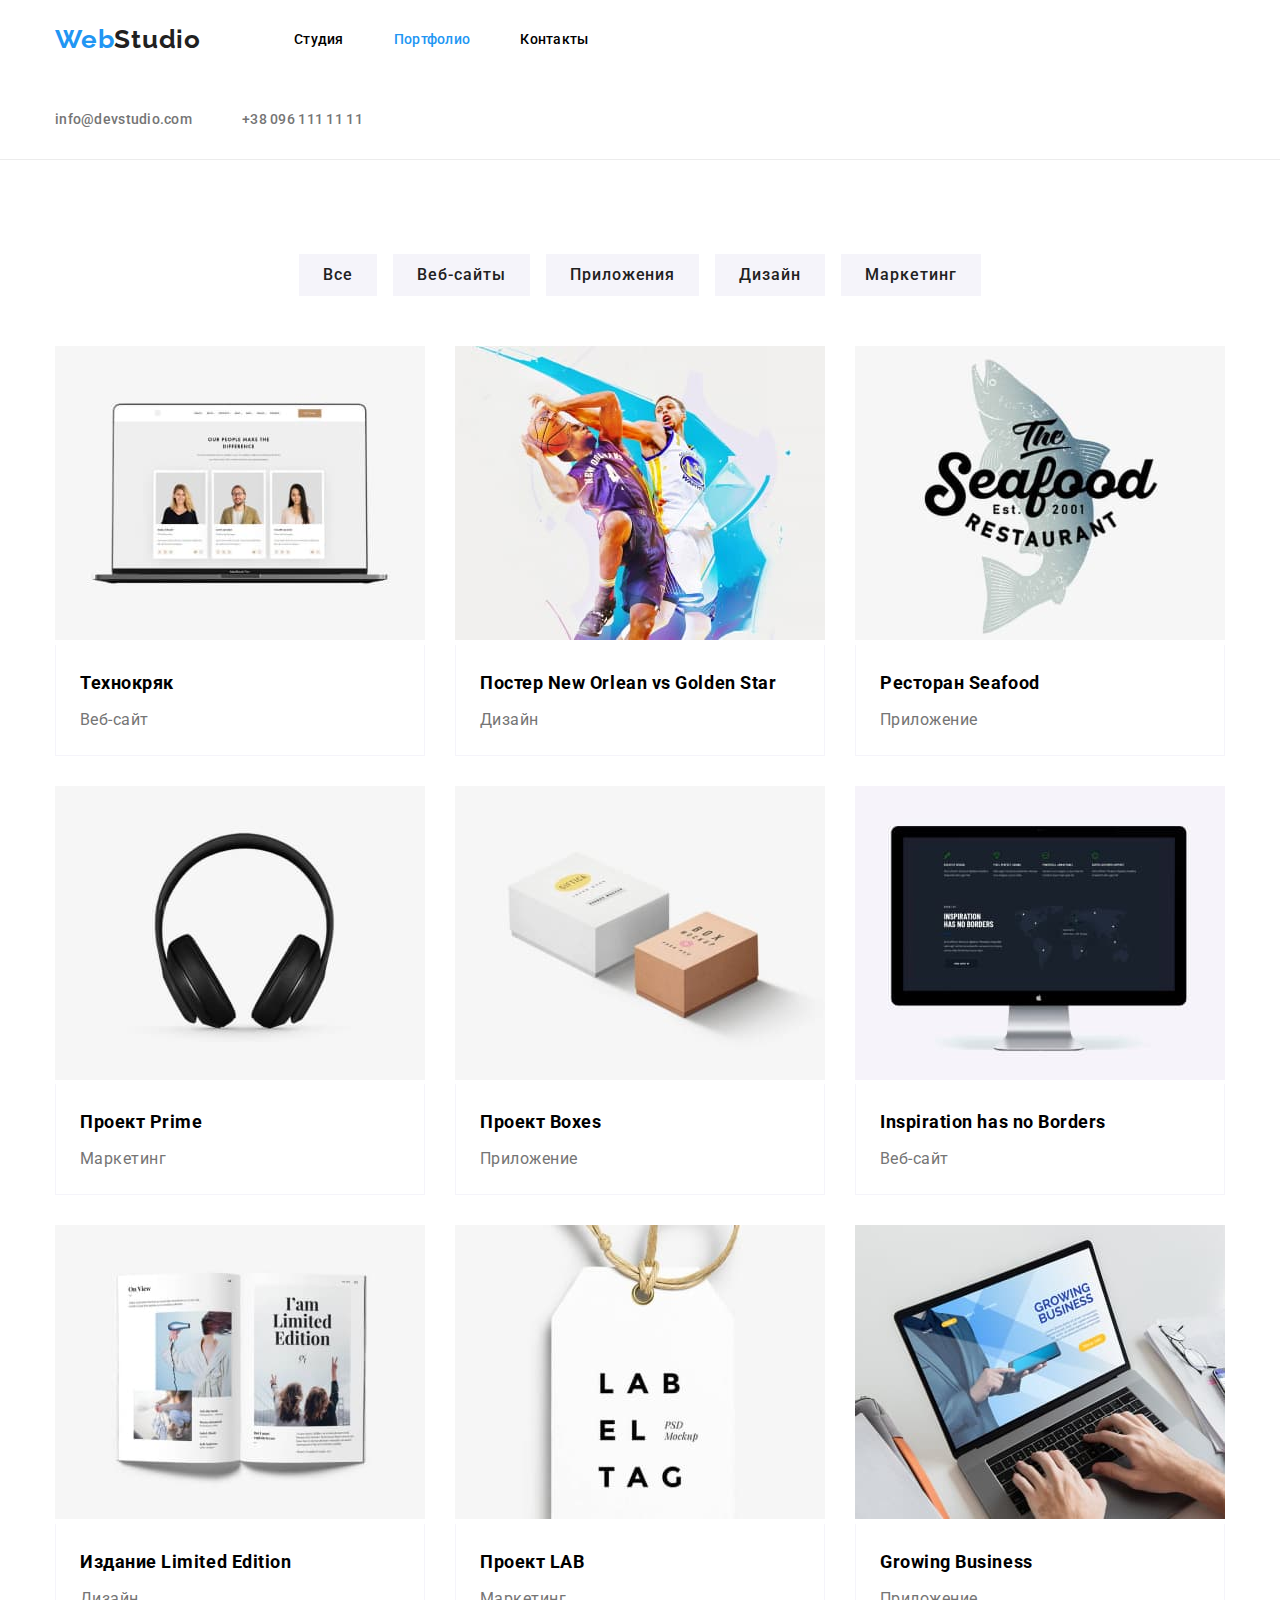
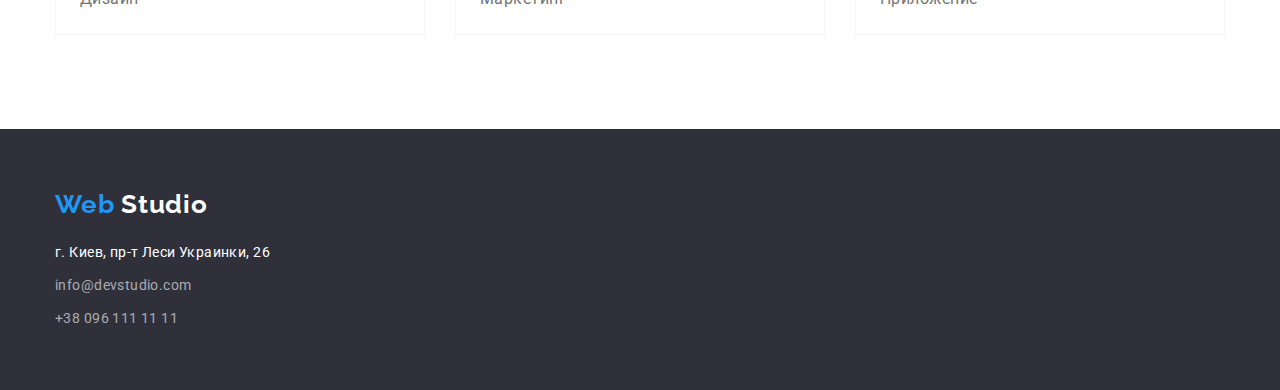
==== portfolio.html @ 3064c538 "0" ====
<!DOCTYPE html>
<html lang="ru">
  <head>
    <meta charset="UTF-8" />
    <meta http-equiv="X-UA-Compatible" content="IE=edge" />
    <meta name="viewport" content="width=device-width, initial-scale=1.0" />
    <title>goit-markup-hw-03</title>
    <!-- Normalize run -->
    <link
      rel="stylesheet"
      href="https://cdn.jsdelivr.net/npm/modern-normalize@1.1.0/modern-normalize.min.css"
    />
    <!-- Normalize end -->
    <link rel="preconnect" href="https://fonts.googleapis.com" />
    <link rel="preconnect" href="https://fonts.gstatic.com" crossorigin />
    <link
      href="https://fonts.googleapis.com/css2?family=Raleway:wght@700&family=Roboto:wght@400;500;700;900&display=swap"
      rel="stylesheet"
    />
    <link rel="stylesheet" href="./css/style.css" />
    <link rel="stylesheet" href="./css/style.css" />
  </head>
  <body>
    <header class="line">
      <div class="container">
        <div class="header-box">
          <div class="header-box-1">
            <nav class="header-logo-header-flx-block-one">
              <p class="header-logo">
                <span class="logo-blue">Web</span
                ><span class="logo-black">Studio</span>
              </p>
              <ul class="header-flx-block-one">
                <li>
                  <a class="header-text-1 uniform-link link" href="index.html"
                    >Студия</a
                  >
                </li>
                <li>
                  <a
                    class="header-text-1 uniform-link link uniform-link-current"
                    href="portfolio.html"
                    >Портфолио</a
                  >
                </li>
                <li>
                  <a class="header-text-1 uniform-link link" href="#"
                    >Контакты</a
                  >
                </li>
              </ul>
            </nav>
          </div>
          <div class="header-box-2">
            <ul class="header-flx-block-two">
              <li>
                <a
                  class="header-text-2 uniform-link link"
                  href="mailto:info@devstudio.com"
                  >info@devstudio.com</a
                >
              </li>
              <li>
                <a
                  class="header-text-2 uniform-link link"
                  href="tel:+380961111111"
                  >+38 096 111 11 11</a
                >
              </li>
            </ul>
          </div>
        </div>
      </div>
    </header>

    <main>
      <section class="portfolio">
        <div class="container">
          <ul class="portfolio-filters">
            <li>
              <button class="btn-flr-1 btn-flr" type="button">Все</button>
            </li>
            <li>
              <button class="btn-flr-2 btn-flr" type="button">Веб-сайты</button>
            </li>
            <li>
              <button class="btn-flr-3 btn-flr" type="button">
                Приложения
              </button>
            </li>
            <li>
              <button class="btn-flr-4 btn-flr" type="button">Дизайн</button>
            </li>
            <li>
              <button class="btn-flr-5 btn-flr" type="button">Маркетинг</button>
            </li>
          </ul>
          
          <ul class="portfolio-projects">
            <li class="portfolio-project-1">
              <a href class="link">
                <img src="./images/img-1.jpg" alt="фото" width="370" />
                <ul class="portfolio-border">
                  <li><h3 class="portfolio-name">Технокряк</h3></li>
                  <li><p class="portfolio-specialty">Веб-сайт</p></li>
                </ul>
              </a>
            </li>
            <li class="portfolio-project-2">
              <a href class="link">
                <img src="./images/img-2.jpg" alt="фото" width="370" />
                <ul class="portfolio-border">
                  <li>
                    <h3 class="portfolio-name">
                      Постер<span lang="en"> New Orlean vs Golden Star</span>
                    </h3>
                  </li>
                  <li><p class="portfolio-specialty">Дизайн</p></li>
                </ul>
              </a>
            </li>
            <li class="portfolio-project-3">
              <a href class="link">
                <img src="./images/img-3.jpg" alt="фото" width="370" />
                <ul class="portfolio-border">
                  <li>
                    <h3 class="portfolio-name">
                      Ресторан<span lang="en"> Seafood</span>
                    </h3>
                  </li>
                  <li><p class="portfolio-specialty">Приложение</p></li>
                </ul>
              </a>
            </li>
            <li class="portfolio-project-4">
              <a href class="link">
                <img src="./images/img-4.jpg" alt="фото" width="370" />
                <ul class="portfolio-border">
                  <li>
                    <h3 class="portfolio-name">
                      Проект<span lang="en"> Prime</span>
                    </h3>
                  </li>
                  <li><p class="portfolio-specialty">Маркетинг</p></li>
                </ul>
              </a>
            </li>
            <li class="portfolio-project-5">
              <a href class="link">
                <img src="./images/img-5.jpg" alt="фото" width="370" />
                <ul class="portfolio-border">
                  <li>
                    <h3 class="portfolio-name">
                      Проект<span lang="en"> Boxes</span>
                    </h3>
                  </li>
                  <li><p class="portfolio-specialty">Приложение</p></li>
                </ul>
              </a>
            </li>
            <li class="portfolio-project-6">
              <a href class="link">
                <img src="./images/img-6.jpg" alt="фото" width="370" />
                <ul class="portfolio-border">
                  <li>
                    <h3 class="portfolio-name">
                      <span lang="en">Inspiration has no Borders</span>
                    </h3>
                  </li>
                  <li><p class="portfolio-specialty">Веб-сайт</p></li>
                </ul>
              </a>
            </li>
            <li class="portfolio-project-7">
              <a href class="link">
                <img src="./images/img-7.jpg" alt="фото" width="370" />
                <ul class="portfolio-border">
                  <li>
                    <h3 class="portfolio-name">
                      Издание<span lang="en"> Limited Edition</span>
                    </h3>
                  </li>
                  <li><p class="portfolio-specialty">Дизайн</p></li>
                </ul>
              </a>
            </li>
            <li class="portfolio-project-8">
              <a href class="link">
                <img src="./images/img-8.jpg" alt="фото" width="370" />
                <ul class="portfolio-border">
                  <li>
                    <h3 class="portfolio-name">
                      Проект<span lang="en"> LAB</span>
                    </h3>
                  </li>
                  <li><p class="portfolio-specialty">Маркетинг</p></li>
                </ul>
              </a>
            </li>
            <li class="portfolio-project-9">
              <a href class="link">
                <img src="./images/img-9.jpg" alt="фото" width="370" />
                <ul class="portfolio-border">
                  <li>
                    <h3 class="portfolio-name">
                      <span lang="en">Growing Business</span>
                    </h3>
                  </li>
                  <li><p class="portfolio-specialty">Приложение</p></li>
                </ul>
              </a>
            </li>
          </ul>
        </div>
      </section>
    </main>

    <footer class="footer">
      <div class="container">
        <p class="footer-logo">
          <span class="logo-blue"> Web</span>
          <span class="logo-white">Studio</span>
        </p>
        <div class="address">
          <address>
            <p class="footer-text-one">г. Киев, пр-т Леси Украинки, 26</p>
            <ul>
              <li class="footer-text-two">
                <a class="uniform-link link" href="mailto:info@devstudio.com"
                  >info@devstudio.com</a
                >
              </li>
              <li class="footer-text-two">
                <a class="uniform-link link" href="tel:+380961111111"
                  >+38 096 111 11 11</a
                >
              </li>
            </ul>
          </address>
        </div>
      </div>
    </footer>
  </body>
</html>
---- css/style.css ----
:root {
  /* fonts types*/

--font-main: 'Roboto', sans-serif;
--font-second: 'Raleway', sans-serif;

/* text colors */

--txt-main-cl: color: #212121;

/* background colors*/

--bg-color-dark: #2f303a;
--bg-color-light: #f5f4fa;
}

.link {
  text-decoration: none;
  color: currentColor;
  padding: 0;
  margin: 0; 
}

/* ----------RESET STYLES RUN---------- */

ul {
  list-style: none;
}
a {
  text-decoration: none;
  color: currentColor;
}
h1,
h2,
h3,
h4,
h5,
h6,
p {
  margin: 0;
}
ul,
ol {
  list-style: none;
  padding: 0;
  margin: 0;
}

/* ----------RESET STYLES END---------- */

/* base styles */

.container {
  width: 1200px;
  margin-left: auto;
  margin-right: auto;
  padding-left: 15px;
  padding-right: 15px;

  /* outline: 2px solid red;
  outline-offset: -2px; */
}

/* ----------BODY---------- */

body {
  font-family: var(--font-main);
  color: var(--font-main);
}

/* ----------HEADER---------- */


.header-box {
  display: flex;
  flex-wrap: wrap;
  align-content: center;
}
.header-box-1 {  
  margin-right: 331px;
}
.header-logo-header-flx-block-one {
  display: flex;
  flex-wrap: wrap;
  align-items: center;
}
.header-logo {
  font-family: var(--font-second);
  font-style: normal;
  font-weight: 700;
  font-size: 26px;
  line-height: calc(31 /26);
  letter-spacing: 0.03em;
  margin-top: 24px;
  margin-bottom: 24px;
  margin-right: 93px;
}
.logo-black {
  color: #212121;
}
.logo-blue {
  color: #2196f3;
}
.header-flx-block-one {
  display: flex;
  flex-direction: row;
  gap: 50px;
  padding: 0;
}
.header-text-1 {
  font-weight: 500;
  font-size: 14px;
  line-height: calc(16 / 14);
  letter-spacing: 0.02em; 
}
.header-box-2 {
  margin-right: 0;
}     
.header-flx-block-two {
  margin-top: 31px;
  margin-bottom: 31px;
  display: flex;
  flex-direction: row;
  align-items: center;
  gap: 50px;
}
.header-text-2 {
  font-weight: 500;
  font-size: 14px;
  line-height: calc(16 / 14);
  letter-spacing: 0.02em;
  color: #757575;
}
.uniform-link:hover,
.uniform-link:focus,
.uniform-link-current {
  color: #2196f3;
}
.header-text-1,
.header-text-2 {
  padding-top: 31px;
  padding-bottom: 31px;
}

/* ----------MAIN---------- */

.hero {
  background-color: var(--bg-color-dark);
  padding: 200px 0 200px 0;
  margin: 0;
}
.hero-text {
  width: 696px;
  font-weight: 900;
  font-size: 44px;
  line-height: calc(60 / 44);
  text-align: center;
  letter-spacing: 0.06em;
  text-transform: uppercase;
  color: #FFFFFF;
  margin: 0 auto 30px;
}
.btn {
  font: var(--font-main);
  width: 200px;
  height: 50px;
  font-weight: 700;
  font-size: 16px;
  line-height: calc(30 / 16);
  letter-spacing: 0.06em;
  cursor: pointer;
  color: #FFFFFF;
  background-color: #2196f3;
  margin-left: auto;
  margin-right: auto;
  display: block;
}
.hero-btn:hover,
.hero-btn:focus {
  background-color:  #188ce8;
}
.unnamed {
  padding: 94px 0 94px 0;
}
.unnamed-flx-block {
  padding: 0;
  margin: 0;
  display: flex;
  align-items: stretch;
  gap: 30px;
}
.unnamed-txt-box-one,
.unnamed-txt-box-two,
.unnamed-txt-box-three,
.unnamed-txt-box-four {
  width: 270px;
}
.unnamed-title {
  margin: 0;
  font-weight: 700;
  font-size: 14px;
  line-height: calc(16 / 14);
  letter-spacing: 0.03em;
}
.unnamed-text {
  margin: 10px 0 0 0;
  font-weight: 400;
  font-size: 14px;
  line-height: calc(24 / 14);
  letter-spacing: 0.03em;
  color: #757575;
}
.what {
  padding-top: 0;
  padding-bottom: 94px;
}
.what-title {
  font-weight: 700;
  font-size: 36px;
  line-height: calc(42 / 36);
  text-align: center;
  margin: 0 auto 50px;
  letter-spacing: 0.03em;
}
.what-pfoto-box {
  display: flex;
  justify-content: space-between;
  margin: 0;
  padding: 0;
}
.our-section {
  margin: 0;
  padding: 94px 0 94px 0;
  background-color: var(--bg-color-light);
}
.our-title {
  font-weight: 700;
  font-size: 36px;
  line-height: calc(42 / 36);
  text-align: center;
  margin: 0 auto 50px;
  padding: 0;
  letter-spacing: 0.03em
}
.our-container {
  margin: 0;
  padding: 0;
}
.our-box-flx {
  margin: 0;
  padding: 0px;
  display: flex;
  align-items: stretch;
  gap: 30px;
}
.our-box-one,
.our-box-two,
.our-box-three,
.our-box-four {
  background-color: #ffffff;
}
.our-text-block {
  padding: 30px 50px;
}
.our-name {
  margin: 0 0 10px 0;
  text-align: center;
  font-weight: 500;
  line-height: calc(19 / 16);
}
.our-specialty {
  margin: 0;
  text-align: center;
  font-weight: 400px;
  line-height: calc(19 / 16);
  letter-spacing: 0.03em;
  color: #757575; 
}

/* ----------FOOTER---------- */

.footer {
  background-color: var(--bg-color-dark);
  padding: 60px 0 60px 0;
} 
.footer-logo {
  font-family: var(--font-second);
  font-style: normal;
  font-weight: 700;
  font-size: 26px;
  line-height: calc(31 /26);
  letter-spacing: 0.03em;
  margin: 0 0 20px 0;
}
.logo-white {
  color: #ffffff;
}
.footer-text-one {
  margin: 0;
  padding: 0;
  font-style: normal;
  font-weight: 400;
  font-size: 14px;
  line-height: calc(24 / 14);
  letter-spacing: 0.03em;
  color: #ffffff;
}
.footer-text-two {
  margin: 9px 0 0 0;
  padding: 0;
  font-style: normal;
  font-weight: 400;
  font-size: 14px;
  line-height: calc(24 / 14);
  letter-spacing: 0.03em;
  color: rgba(255, 255, 255, 0.6);
}

/* --------------------PORTFOLIO-------------------- */
/* --------------------PORTFOLIO-------------------- */
/* --------------------PORTFOLIO-------------------- */

.line {
  border-bottom: 1px solid #ECECEC;
}
.portfolio {
  padding: 94px 0 94px 0;
}
.portfolio-filters{
  margin: 0 auto 50px;
  padding: 0;
  display: flex;
  justify-content: center;  
}
.btn-flr-1,
.btn-flr-2,
.btn-flr-3,
.btn-flr-4,
.btn-flr-5 {
  font: var(--font-main);
  font-weight: 500;
  line-height: calc(26 / 16);
  letter-spacing: 0.06em;
  cursor: pointer;
  margin: 0 8px;
  padding: 6px 22px;
  color: #212121;
  background-color: #F5F4FA;
  border: 2px solid #F5F4FA;;
}
.btn-flr:hover,
.btn-flr:focus {
  color: #FFFFFF;
  background-color: #2196f3;
}

.portfolio-projects {
  display: flex;
  flex-wrap: wrap;
  align-content: flex-start;
  gap: 30px;
  margin: 0;
  padding: 0;
}
.portfolio-project-1,
.portfolio-project-2,
.portfolio-project-3,
.portfolio-project-4,
.portfolio-project-5,
.portfolio-project-6,
.portfolio-project-7,
.portfolio-project-8,
.portfolio-project-9 {
  margin: 0;
  padding: 0;
}
.portfolio-border {
  margin: 0;
  padding: 20px 24px;
  border-left: 1px solid #F5F4FA;
  border-right: 1px solid #F5F4FA;
  border-bottom: 1px solid #F5F4FA;
}
.portfolio-name {
  margin: 0 0 4px 0;
  padding: 0;
  font-weight: 700;
  font-size: 18px;
  line-height: calc(36 / 18);
  letter-spacing: 0.03em;
}
.portfolio-specialty {
  margin: 0;
  padding: 0;
  font-weight: 400;
  line-height: calc(30 / 16);
  letter-spacing: 0.03em;
  color: #757575; 
}
---- css/style.css ----
:root {
  /* fonts types*/

--font-main: 'Roboto', sans-serif;
--font-second: 'Raleway', sans-serif;

/* text colors */

--txt-main-cl: color: #212121;

/* background colors*/

--bg-color-dark: #2f303a;
--bg-color-light: #f5f4fa;
}

.link {
  text-decoration: none;
  color: currentColor;
  padding: 0;
  margin: 0; 
}

/* ----------RESET STYLES RUN---------- */

ul {
  list-style: none;
}
a {
  text-decoration: none;
  color: currentColor;
}
h1,
h2,
h3,
h4,
h5,
h6,
p {
  margin: 0;
}
ul,
ol {
  list-style: none;
  padding: 0;
  margin: 0;
}

/* ----------RESET STYLES END---------- */

/* base styles */

.container {
  width: 1200px;
  margin-left: auto;
  margin-right: auto;
  padding-left: 15px;
  padding-right: 15px;

  /* outline: 2px solid red;
  outline-offset: -2px; */
}

/* ----------BODY---------- */

body {
  font-family: var(--font-main);
  color: var(--font-main);
}

/* ----------HEADER---------- */


.header-box {
  display: flex;
  flex-wrap: wrap;
  align-content: center;
}
.header-box-1 {  
  margin-right: 331px;
}
.header-logo-header-flx-block-one {
  display: flex;
  flex-wrap: wrap;
  align-items: center;
}
.header-logo {
  font-family: var(--font-second);
  font-style: normal;
  font-weight: 700;
  font-size: 26px;
  line-height: calc(31 /26);
  letter-spacing: 0.03em;
  margin-top: 24px;
  margin-bottom: 24px;
  margin-right: 93px;
}
.logo-black {
  color: #212121;
}
.logo-blue {
  color: #2196f3;
}
.header-flx-block-one {
  display: flex;
  flex-direction: row;
  gap: 50px;
  padding: 0;
}
.header-text-1 {
  font-weight: 500;
  font-size: 14px;
  line-height: calc(16 / 14);
  letter-spacing: 0.02em; 
}
.header-box-2 {
  margin-right: 0;
}     
.header-flx-block-two {
  margin-top: 31px;
  margin-bottom: 31px;
  display: flex;
  flex-direction: row;
  align-items: center;
  gap: 50px;
}
.header-text-2 {
  font-weight: 500;
  font-size: 14px;
  line-height: calc(16 / 14);
  letter-spacing: 0.02em;
  color: #757575;
}
.uniform-link:hover,
.uniform-link:focus,
.uniform-link-current {
  color: #2196f3;
}
.header-text-1,
.header-text-2 {
  padding-top: 31px;
  padding-bottom: 31px;
}

/* ----------MAIN---------- */

.hero {
  background-color: var(--bg-color-dark);
  padding: 200px 0 200px 0;
  margin: 0;
}
.hero-text {
  width: 696px;
  font-weight: 900;
  font-size: 44px;
  line-height: calc(60 / 44);
  text-align: center;
  letter-spacing: 0.06em;
  text-transform: uppercase;
  color: #FFFFFF;
  margin: 0 auto 30px;
}
.btn {
  font: var(--font-main);
  width: 200px;
  height: 50px;
  font-weight: 700;
  font-size: 16px;
  line-height: calc(30 / 16);
  letter-spacing: 0.06em;
  cursor: pointer;
  color: #FFFFFF;
  background-color: #2196f3;
  margin-left: auto;
  margin-right: auto;
  display: block;
}
.hero-btn:hover,
.hero-btn:focus {
  background-color:  #188ce8;
}
.unnamed {
  padding: 94px 0 94px 0;
}
.unnamed-flx-block {
  padding: 0;
  margin: 0;
  display: flex;
  align-items: stretch;
  gap: 30px;
}
.unnamed-txt-box-one,
.unnamed-txt-box-two,
.unnamed-txt-box-three,
.unnamed-txt-box-four {
  width: 270px;
}
.unnamed-title {
  margin: 0;
  font-weight: 700;
  font-size: 14px;
  line-height: calc(16 / 14);
  letter-spacing: 0.03em;
}
.unnamed-text {
  margin: 10px 0 0 0;
  font-weight: 400;
  font-size: 14px;
  line-height: calc(24 / 14);
  letter-spacing: 0.03em;
  color: #757575;
}
.what {
  padding-top: 0;
  padding-bottom: 94px;
}
.what-title {
  font-weight: 700;
  font-size: 36px;
  line-height: calc(42 / 36);
  text-align: center;
  margin: 0 auto 50px;
  letter-spacing: 0.03em;
}
.what-pfoto-box {
  display: flex;
  justify-content: space-between;
  margin: 0;
  padding: 0;
}
.our-section {
  margin: 0;
  padding: 94px 0 94px 0;
  background-color: var(--bg-color-light);
}
.our-title {
  font-weight: 700;
  font-size: 36px;
  line-height: calc(42 / 36);
  text-align: center;
  margin: 0 auto 50px;
  padding: 0;
  letter-spacing: 0.03em
}
.our-container {
  margin: 0;
  padding: 0;
}
.our-box-flx {
  margin: 0;
  padding: 0px;
  display: flex;
  align-items: stretch;
  gap: 30px;
}
.our-box-one,
.our-box-two,
.our-box-three,
.our-box-four {
  background-color: #ffffff;
}
.our-text-block {
  padding: 30px 50px;
}
.our-name {
  margin: 0 0 10px 0;
  text-align: center;
  font-weight: 500;
  line-height: calc(19 / 16);
}
.our-specialty {
  margin: 0;
  text-align: center;
  font-weight: 400px;
  line-height: calc(19 / 16);
  letter-spacing: 0.03em;
  color: #757575; 
}

/* ----------FOOTER---------- */

.footer {
  background-color: var(--bg-color-dark);
  padding: 60px 0 60px 0;
} 
.footer-logo {
  font-family: var(--font-second);
  font-style: normal;
  font-weight: 700;
  font-size: 26px;
  line-height: calc(31 /26);
  letter-spacing: 0.03em;
  margin: 0 0 20px 0;
}
.logo-white {
  color: #ffffff;
}
.footer-text-one {
  margin: 0;
  padding: 0;
  font-style: normal;
  font-weight: 400;
  font-size: 14px;
  line-height: calc(24 / 14);
  letter-spacing: 0.03em;
  color: #ffffff;
}
.footer-text-two {
  margin: 9px 0 0 0;
  padding: 0;
  font-style: normal;
  font-weight: 400;
  font-size: 14px;
  line-height: calc(24 / 14);
  letter-spacing: 0.03em;
  color: rgba(255, 255, 255, 0.6);
}

/* --------------------PORTFOLIO-------------------- */
/* --------------------PORTFOLIO-------------------- */
/* --------------------PORTFOLIO-------------------- */

.line {
  border-bottom: 1px solid #ECECEC;
}
.portfolio {
  padding: 94px 0 94px 0;
}
.portfolio-filters{
  margin: 0 auto 50px;
  padding: 0;
  display: flex;
  justify-content: center;  
}
.btn-flr-1,
.btn-flr-2,
.btn-flr-3,
.btn-flr-4,
.btn-flr-5 {
  font: var(--font-main);
  font-weight: 500;
  line-height: calc(26 / 16);
  letter-spacing: 0.06em;
  cursor: pointer;
  margin: 0 8px;
  padding: 6px 22px;
  color: #212121;
  background-color: #F5F4FA;
  border: 2px solid #F5F4FA;;
}
.btn-flr:hover,
.btn-flr:focus {
  color: #FFFFFF;
  background-color: #2196f3;
}

.portfolio-projects {
  display: flex;
  flex-wrap: wrap;
  align-content: flex-start;
  gap: 30px;
  margin: 0;
  padding: 0;
}
.portfolio-project-1,
.portfolio-project-2,
.portfolio-project-3,
.portfolio-project-4,
.portfolio-project-5,
.portfolio-project-6,
.portfolio-project-7,
.portfolio-project-8,
.portfolio-project-9 {
  margin: 0;
  padding: 0;
}
.portfolio-border {
  margin: 0;
  padding: 20px 24px;
  border-left: 1px solid #F5F4FA;
  border-right: 1px solid #F5F4FA;
  border-bottom: 1px solid #F5F4FA;
}
.portfolio-name {
  margin: 0 0 4px 0;
  padding: 0;
  font-weight: 700;
  font-size: 18px;
  line-height: calc(36 / 18);
  letter-spacing: 0.03em;
}
.portfolio-specialty {
  margin: 0;
  padding: 0;
  font-weight: 400;
  line-height: calc(30 / 16);
  letter-spacing: 0.03em;
  color: #757575; 
}
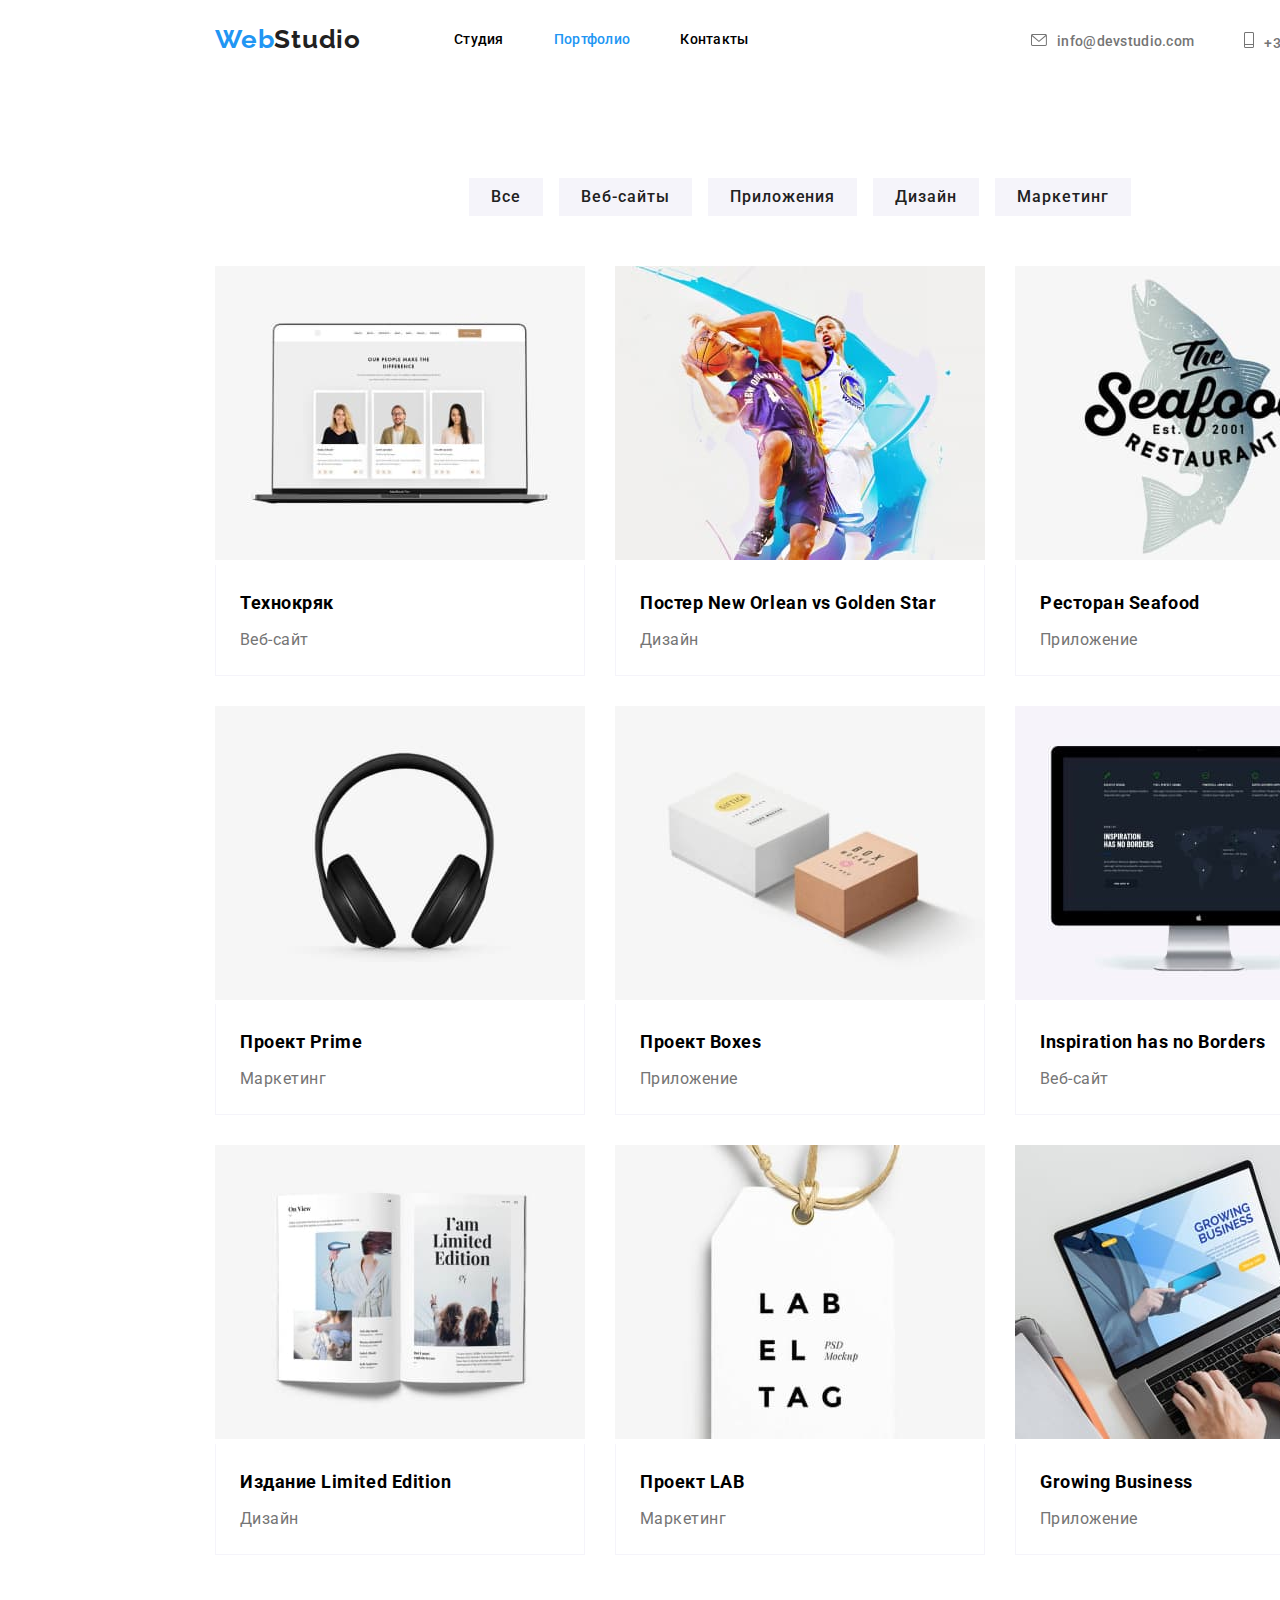
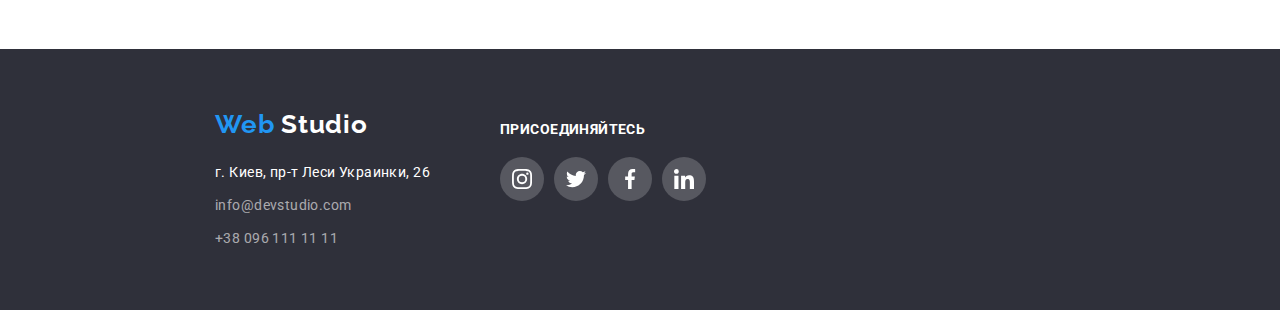
==== commit e2aa00a0: "18.07.2022" ====
--- a/portfolio.html
+++ b/portfolio.html
@@ -21,30 +21,34 @@
     <link rel="stylesheet" href="./css/style.css" />
   </head>
   <body>
-    <header class="line">
+    <!-- ----------------------------------------------- -->
+    <!-- Header -->
+    <header>
       <div class="container">
         <div class="header-box">
           <div class="header-box-1">
-            <nav class="header-logo-header-flx-block-one">
+            <nav class="header-flx-block">
               <p class="header-logo">
                 <span class="logo-blue">Web</span
                 ><span class="logo-black">Studio</span>
               </p>
               <ul class="header-flx-block-one">
                 <li>
-                  <a class="header-text-1 uniform-link link" href="index.html"
+                  <a
+                    class="header-text-1 uniform-link link"
+                    href="index.html"
                     >Студия</a
                   >
                 </li>
                 <li>
                   <a
-                    class="header-text-1 uniform-link link uniform-link-current"
+                    class="header-text-1 uniform-link link  uniform-link-current"
                     href="portfolio.html"
                     >Портфолио</a
                   >
                 </li>
                 <li>
-                  <a class="header-text-1 uniform-link link" href="#"
+                  <a class="header-text-1 uniform-link link" href=""
                     >Контакты</a
                   >
                 </li>
@@ -57,6 +61,8 @@
                 <a
                   class="header-text-2 uniform-link link"
                   href="mailto:info@devstudio.com"
+                  ><svg class="mail-icon icon">
+                    <use href="./images/icons.svg#mail"></use></svg
                   >info@devstudio.com</a
                 >
               </li>
@@ -64,6 +70,8 @@
                 <a
                   class="header-text-2 uniform-link link"
                   href="tel:+380961111111"
+                  ><svg class="tel-icon icon">
+                    <use href="./images/icons.svg#tel"></use></svg
                   >+38 096 111 11 11</a
                 >
               </li>
@@ -95,9 +103,9 @@
               <button class="btn-flr-5 btn-flr" type="button">Маркетинг</button>
             </li>
           </ul>
-          
+
           <ul class="portfolio-projects">
-            <li class="portfolio-project-1">
+            <li class="portfolio-project-box">
               <a href class="link">
                 <img src="./images/img-1.jpg" alt="фото" width="370" />
                 <ul class="portfolio-border">
@@ -106,7 +114,7 @@
                 </ul>
               </a>
             </li>
-            <li class="portfolio-project-2">
+            <li class="portfolio-project-box">
               <a href class="link">
                 <img src="./images/img-2.jpg" alt="фото" width="370" />
                 <ul class="portfolio-border">
@@ -119,7 +127,7 @@
                 </ul>
               </a>
             </li>
-            <li class="portfolio-project-3">
+            <li class="portfolio-project-box">
               <a href class="link">
                 <img src="./images/img-3.jpg" alt="фото" width="370" />
                 <ul class="portfolio-border">
@@ -132,7 +140,7 @@
                 </ul>
               </a>
             </li>
-            <li class="portfolio-project-4">
+            <li class="portfolio-project-box">
               <a href class="link">
                 <img src="./images/img-4.jpg" alt="фото" width="370" />
                 <ul class="portfolio-border">
@@ -145,7 +153,7 @@
                 </ul>
               </a>
             </li>
-            <li class="portfolio-project-5">
+            <li class="portfolio-project-box">
               <a href class="link">
                 <img src="./images/img-5.jpg" alt="фото" width="370" />
                 <ul class="portfolio-border">
@@ -158,7 +166,7 @@
                 </ul>
               </a>
             </li>
-            <li class="portfolio-project-6">
+            <li class="portfolio-project-box">
               <a href class="link">
                 <img src="./images/img-6.jpg" alt="фото" width="370" />
                 <ul class="portfolio-border">
@@ -171,7 +179,7 @@
                 </ul>
               </a>
             </li>
-            <li class="portfolio-project-7">
+            <li class="portfolio-project-box">
               <a href class="link">
                 <img src="./images/img-7.jpg" alt="фото" width="370" />
                 <ul class="portfolio-border">
@@ -184,7 +192,7 @@
                 </ul>
               </a>
             </li>
-            <li class="portfolio-project-8">
+            <li class="portfolio-project-box">
               <a href class="link">
                 <img src="./images/img-8.jpg" alt="фото" width="370" />
                 <ul class="portfolio-border">
@@ -197,7 +205,7 @@
                 </ul>
               </a>
             </li>
-            <li class="portfolio-project-9">
+            <li class="portfolio-project-box">
               <a href class="link">
                 <img src="./images/img-9.jpg" alt="фото" width="370" />
                 <ul class="portfolio-border">
@@ -215,28 +223,69 @@
       </section>
     </main>
 
+    <!-- ----------------------------------------------- -->
+    <!-- Footer -->
     <footer class="footer">
       <div class="container">
-        <p class="footer-logo">
-          <span class="logo-blue"> Web</span>
-          <span class="logo-white">Studio</span>
-        </p>
-        <div class="address">
-          <address>
-            <p class="footer-text-one">г. Киев, пр-т Леси Украинки, 26</p>
-            <ul>
-              <li class="footer-text-two">
-                <a class="uniform-link link" href="mailto:info@devstudio.com"
-                  >info@devstudio.com</a
-                >
-              </li>
-              <li class="footer-text-two">
-                <a class="uniform-link link" href="tel:+380961111111"
-                  >+38 096 111 11 11</a
-                >
+        <div class="footer-flx">
+          <div>
+            <p class="footer-logo">
+              <span class="logo-blue"> Web</span>
+              <span class="logo-white">Studio</span>
+            </p>
+            <div class="address">
+              <address>
+                <p class="footer-text-one">г. Киев, пр-т Леси Украинки, 26</p>
+                <ul>
+                  <li class="footer-text-two">
+                    <a
+                      class="uniform-link link"
+                      href="mailto:info@devstudio.com"
+                      >info@devstudio.com</a
+                    >
+                  </li>
+                  <li class="footer-text-two">
+                    <a class="uniform-link link" href="tel:+380961111111"
+                      >+38 096 111 11 11</a
+                    >
+                  </li>
+                </ul>
+              </address>
+            </div>
+          </div>
+          <div>
+            <p class="footer-text-three">ПРИСОЕДИНЯЙТЕСЬ</p>
+            <ul class="social-flx">
+              <li class="social-item">
+                <a href="" class="social-link-footer">
+                  <svg class="social-icon-footer">
+                    <use href="./images/icons.svg#instagram"></use>
+                  </svg>
+                </a>
+              </li>
+              <li class="social-item">
+                <a href="" class="social-link-footer">
+                  <svg class="social-icon-footer">
+                    <use href="./images/icons.svg#twitter"></use>
+                  </svg>
+                </a>
+              </li>
+              <li class="social-item">
+                <a href="" class="social-link-footer">
+                  <svg class="social-icon-footer">
+                    <use href="./images/icons.svg#facebook"></use>
+                  </svg>
+                </a>
+              </li>
+              <li class="social-item">
+                <a href="" class="social-link-footer">
+                  <svg class="social-icon-footer">
+                    <use href="./images/icons.svg#linkedin"></use>
+                  </svg>
+                </a>
               </li>
             </ul>
-          </address>
+          </div>
         </div>
       </div>
     </footer>
--- a/css/style.css
+++ b/css/style.css
@@ -66,20 +66,19 @@
 body {
   font-family: var(--font-main);
   color: var(--font-main);
+  width: 1600px;
 }
 
 /* ----------HEADER---------- */
 
-
 .header-box {
   display: flex;
-  flex-wrap: wrap;
-  align-content: center;
-}
-.header-box-1 {  
-  margin-right: 331px;
-}
-.header-logo-header-flx-block-one {
+  align-self: center;
+}
+.header-box-1 {
+  flex: content;
+}   
+.header-flx-block {
   display: flex;
   flex-wrap: wrap;
   align-items: center;
@@ -104,6 +103,7 @@
 .header-flx-block-one {
   display: flex;
   flex-direction: row;
+  flex: content;
   gap: 50px;
   padding: 0;
 }
@@ -114,14 +114,13 @@
   letter-spacing: 0.02em; 
 }
 .header-box-2 {
-  margin-right: 0;
+  padding: 32px 0 32px 0;
+  flex: content;
 }     
 .header-flx-block-two {
-  margin-top: 31px;
-  margin-bottom: 31px;
-  display: flex;
-  flex-direction: row;
-  align-items: center;
+  display: flex;
+  justify-content: flex-end;
+  align-self: center;
   gap: 50px;
 }
 .header-text-2 {
@@ -133,21 +132,36 @@
 }
 .uniform-link:hover,
 .uniform-link:focus,
-.uniform-link-current {
+.uniform-link-current,
+.mail-icon:hover,
+.tel-icon:hover {
   color: #2196f3;
 }
-.header-text-1,
-.header-text-2 {
-  padding-top: 31px;
-  padding-bottom: 31px;
+.icon {
+  display: inline-block;
+  content: "";
+  fill: currentColor;
+  align-items: center;
+  margin: 0 10px 0 0;
+}
+.mail-icon {
+  width: 16px;
+  height: 12px;
+}
+.tel-icon {
+  width: 10px;
+  height: 16px;
 }
 
 /* ----------MAIN---------- */
 
-.hero {
-  background-color: var(--bg-color-dark);
+.hero { 
+  background-color: #88898D;
+  /* width: 1600px; */
+  background-image: url(../images/hero.jpg);
+  background-repeat: no-repeat;
+  background-position: center ;
   padding: 200px 0 200px 0;
-  margin: 0;
 }
 .hero-text {
   width: 696px;
@@ -174,6 +188,9 @@
   margin-left: auto;
   margin-right: auto;
   display: block;
+  border-style: none;
+  box-shadow: 0px 4px 4px rgba(0, 0, 0, 0.15);
+  border-radius: 4px;
 }
 .hero-btn:hover,
 .hero-btn:focus {
@@ -189,14 +206,20 @@
   align-items: stretch;
   gap: 30px;
 }
-.unnamed-txt-box-one,
-.unnamed-txt-box-two,
-.unnamed-txt-box-three,
-.unnamed-txt-box-four {
+.unnamed-icons-div {
+  margin: 0;
+  padding: 25px 100px;
   width: 270px;
+  height: 120px;
+  background-color: #F5F4FA;
+  border-radius: 4px;
+}
+.unnamed-icon {
+  background-repeat: no-repeat;
+  background-position: center;
 }
 .unnamed-title {
-  margin: 0;
+  margin: 30px 0 0 0;
   font-weight: 700;
   font-size: 14px;
   line-height: calc(16 / 14);
@@ -253,28 +276,101 @@
   align-items: stretch;
   gap: 30px;
 }
-.our-box-one,
-.our-box-two,
-.our-box-three,
-.our-box-four {
+.our-box {
   background-color: #ffffff;
+  box-shadow: 0px 1px 3px rgba(0, 0, 0, 0.12), 0px 1px 1px rgba(0, 0, 0, 0.14), 0px 2px 1px rgba(0, 0, 0, 0.2);
+  border-radius: 0px 0px 4px 4px;
 }
 .our-text-block {
-  padding: 30px 50px;
+  padding: 30px 32px;
 }
 .our-name {
   margin: 0 0 10px 0;
   text-align: center;
-  font-weight: 500;
   line-height: calc(19 / 16);
 }
 .our-specialty {
-  margin: 0;
+  margin: 0 0 16px 0;
+  bottom: 0;
   text-align: center;
   font-weight: 400px;
   line-height: calc(19 / 16);
   letter-spacing: 0.03em;
   color: #757575; 
+}
+.social-flx {
+  display: flex;
+  align-items: center;
+  gap: 10px;
+}
+.social-link {
+  padding: 12px;
+  display: block;
+  align-items: center;
+  align-content: center;
+  width: 44px;
+  height: 44px;
+  border: none;
+  border-radius: 50%;
+  background-color: #ffffff;
+  transition: .2s;
+} 
+.social-icon {
+  margin: auto;
+  width: 20px;
+  height: 20px;
+  fill: #AFB1B8;
+}
+.social-link:hover,
+.social-link:focus,
+.social-icon:hover,
+.social-icon:focus {
+  background-color: #2196F3;
+  fill: #ffffff; 
+}
+.regular {
+  padding-top: 94px;
+  padding-bottom: 94px;
+}
+.regular-title {
+  font-weight: 700;
+  font-size: 36px;
+  line-height: calc(42 / 36);
+  text-align: center;
+  margin: 0 auto 50px;
+  letter-spacing: 0.03em;
+}
+.regular-flx {
+  display: flex;
+  align-items: stretch;
+  gap: 30px;
+}
+.regular-link {
+  padding: 16px 32px 16px 32px;
+  display: block;
+  align-items: center;
+  align-content: center;
+  width: 170px;
+  height: 92px;
+  border: 1px solid #AFB1B8;
+  border-radius: 4px;
+  background-color: #ffffff;
+  transition: .2s;
+}  
+.regular-icon {
+  margin: auto;
+  width: 106px;
+  height: 60px;
+  fill: #AFB1B8;
+}
+.regular-link:hover,
+.regular-link:focus {
+  border: 1px solid #2196F3;
+  border-radius: 4px;
+}
+.regular-icon:hover,
+.regular-icon:focus {
+  fill: #2196F3;
 }
 
 /* ----------FOOTER---------- */
@@ -283,6 +379,13 @@
   background-color: var(--bg-color-dark);
   padding: 60px 0 60px 0;
 } 
+.footer-flx {
+  margin: 0;
+  bottom: 0;
+  display: flex;
+  align-items: stretch;
+  gap: 70px;
+}
 .footer-logo {
   font-family: var(--font-second);
   font-style: normal;
@@ -315,7 +418,41 @@
   letter-spacing: 0.03em;
   color: rgba(255, 255, 255, 0.6);
 }
-
+.footer-text-three {
+  margin: 12px 0 20px 0;
+  padding: 0;
+  font-style: normal;
+  font-weight: 700;
+  font-size: 14px;
+  line-height: calc(16 / 14);
+  letter-spacing: 0.03em;
+  color: #ffffff;
+}
+.social-link-footer {
+  padding: 12px;
+  display: block;
+  align-items: center;
+  align-content: center;
+  width: 44px;
+  height: 44px;
+  border: none;
+  border-radius: 50%;
+  background-color: #575860;
+  transition: .2s;
+} 
+.social-icon-footer {
+  margin: auto;
+  width: 20px;
+  height: 20px;
+  fill: #ffffff;
+}
+.social-link-footer:hover,
+.social-link-footer:focus,
+.social-icon-footer:hover,
+.social-icon-footer:focus {
+  background-color: #188ce8;
+  fill: #ffffff;
+}
 /* --------------------PORTFOLIO-------------------- */
 /* --------------------PORTFOLIO-------------------- */
 /* --------------------PORTFOLIO-------------------- */
@@ -345,13 +482,16 @@
   margin: 0 8px;
   padding: 6px 22px;
   color: #212121;
+  border-style: none;
   background-color: #F5F4FA;
-  border: 2px solid #F5F4FA;;
+  border: 2px solid inherit;
 }
 .btn-flr:hover,
 .btn-flr:focus {
   color: #FFFFFF;
   background-color: #2196f3;
+  box-shadow: 0px 3px 1px rgba(0, 0, 0, 0.1), 0px 1px 2px rgba(0, 0, 0, 0.08), 0px 2px 2px rgba(0, 0, 0, 0.12);
+  border-radius: 4px;
 }
 
 .portfolio-projects {
@@ -362,17 +502,9 @@
   margin: 0;
   padding: 0;
 }
-.portfolio-project-1,
-.portfolio-project-2,
-.portfolio-project-3,
-.portfolio-project-4,
-.portfolio-project-5,
-.portfolio-project-6,
-.portfolio-project-7,
-.portfolio-project-8,
-.portfolio-project-9 {
-  margin: 0;
-  padding: 0;
+.portfolio-project-box:hover,
+.portfolio-project-box:focus {
+  box-shadow: 0 10px 10px 0 #EEEEEE;
 }
 .portfolio-border {
   margin: 0;
--- a/css/style.css
+++ b/css/style.css
@@ -66,20 +66,19 @@
 body {
   font-family: var(--font-main);
   color: var(--font-main);
+  width: 1600px;
 }
 
 /* ----------HEADER---------- */
 
-
 .header-box {
   display: flex;
-  flex-wrap: wrap;
-  align-content: center;
-}
-.header-box-1 {  
-  margin-right: 331px;
-}
-.header-logo-header-flx-block-one {
+  align-self: center;
+}
+.header-box-1 {
+  flex: content;
+}   
+.header-flx-block {
   display: flex;
   flex-wrap: wrap;
   align-items: center;
@@ -104,6 +103,7 @@
 .header-flx-block-one {
   display: flex;
   flex-direction: row;
+  flex: content;
   gap: 50px;
   padding: 0;
 }
@@ -114,14 +114,13 @@
   letter-spacing: 0.02em; 
 }
 .header-box-2 {
-  margin-right: 0;
+  padding: 32px 0 32px 0;
+  flex: content;
 }     
 .header-flx-block-two {
-  margin-top: 31px;
-  margin-bottom: 31px;
-  display: flex;
-  flex-direction: row;
-  align-items: center;
+  display: flex;
+  justify-content: flex-end;
+  align-self: center;
   gap: 50px;
 }
 .header-text-2 {
@@ -133,21 +132,36 @@
 }
 .uniform-link:hover,
 .uniform-link:focus,
-.uniform-link-current {
+.uniform-link-current,
+.mail-icon:hover,
+.tel-icon:hover {
   color: #2196f3;
 }
-.header-text-1,
-.header-text-2 {
-  padding-top: 31px;
-  padding-bottom: 31px;
+.icon {
+  display: inline-block;
+  content: "";
+  fill: currentColor;
+  align-items: center;
+  margin: 0 10px 0 0;
+}
+.mail-icon {
+  width: 16px;
+  height: 12px;
+}
+.tel-icon {
+  width: 10px;
+  height: 16px;
 }
 
 /* ----------MAIN---------- */
 
-.hero {
-  background-color: var(--bg-color-dark);
+.hero { 
+  background-color: #88898D;
+  /* width: 1600px; */
+  background-image: url(../images/hero.jpg);
+  background-repeat: no-repeat;
+  background-position: center ;
   padding: 200px 0 200px 0;
-  margin: 0;
 }
 .hero-text {
   width: 696px;
@@ -174,6 +188,9 @@
   margin-left: auto;
   margin-right: auto;
   display: block;
+  border-style: none;
+  box-shadow: 0px 4px 4px rgba(0, 0, 0, 0.15);
+  border-radius: 4px;
 }
 .hero-btn:hover,
 .hero-btn:focus {
@@ -189,14 +206,20 @@
   align-items: stretch;
   gap: 30px;
 }
-.unnamed-txt-box-one,
-.unnamed-txt-box-two,
-.unnamed-txt-box-three,
-.unnamed-txt-box-four {
+.unnamed-icons-div {
+  margin: 0;
+  padding: 25px 100px;
   width: 270px;
+  height: 120px;
+  background-color: #F5F4FA;
+  border-radius: 4px;
+}
+.unnamed-icon {
+  background-repeat: no-repeat;
+  background-position: center;
 }
 .unnamed-title {
-  margin: 0;
+  margin: 30px 0 0 0;
   font-weight: 700;
   font-size: 14px;
   line-height: calc(16 / 14);
@@ -253,28 +276,101 @@
   align-items: stretch;
   gap: 30px;
 }
-.our-box-one,
-.our-box-two,
-.our-box-three,
-.our-box-four {
+.our-box {
   background-color: #ffffff;
+  box-shadow: 0px 1px 3px rgba(0, 0, 0, 0.12), 0px 1px 1px rgba(0, 0, 0, 0.14), 0px 2px 1px rgba(0, 0, 0, 0.2);
+  border-radius: 0px 0px 4px 4px;
 }
 .our-text-block {
-  padding: 30px 50px;
+  padding: 30px 32px;
 }
 .our-name {
   margin: 0 0 10px 0;
   text-align: center;
-  font-weight: 500;
   line-height: calc(19 / 16);
 }
 .our-specialty {
-  margin: 0;
+  margin: 0 0 16px 0;
+  bottom: 0;
   text-align: center;
   font-weight: 400px;
   line-height: calc(19 / 16);
   letter-spacing: 0.03em;
   color: #757575; 
+}
+.social-flx {
+  display: flex;
+  align-items: center;
+  gap: 10px;
+}
+.social-link {
+  padding: 12px;
+  display: block;
+  align-items: center;
+  align-content: center;
+  width: 44px;
+  height: 44px;
+  border: none;
+  border-radius: 50%;
+  background-color: #ffffff;
+  transition: .2s;
+} 
+.social-icon {
+  margin: auto;
+  width: 20px;
+  height: 20px;
+  fill: #AFB1B8;
+}
+.social-link:hover,
+.social-link:focus,
+.social-icon:hover,
+.social-icon:focus {
+  background-color: #2196F3;
+  fill: #ffffff; 
+}
+.regular {
+  padding-top: 94px;
+  padding-bottom: 94px;
+}
+.regular-title {
+  font-weight: 700;
+  font-size: 36px;
+  line-height: calc(42 / 36);
+  text-align: center;
+  margin: 0 auto 50px;
+  letter-spacing: 0.03em;
+}
+.regular-flx {
+  display: flex;
+  align-items: stretch;
+  gap: 30px;
+}
+.regular-link {
+  padding: 16px 32px 16px 32px;
+  display: block;
+  align-items: center;
+  align-content: center;
+  width: 170px;
+  height: 92px;
+  border: 1px solid #AFB1B8;
+  border-radius: 4px;
+  background-color: #ffffff;
+  transition: .2s;
+}  
+.regular-icon {
+  margin: auto;
+  width: 106px;
+  height: 60px;
+  fill: #AFB1B8;
+}
+.regular-link:hover,
+.regular-link:focus {
+  border: 1px solid #2196F3;
+  border-radius: 4px;
+}
+.regular-icon:hover,
+.regular-icon:focus {
+  fill: #2196F3;
 }
 
 /* ----------FOOTER---------- */
@@ -283,6 +379,13 @@
   background-color: var(--bg-color-dark);
   padding: 60px 0 60px 0;
 } 
+.footer-flx {
+  margin: 0;
+  bottom: 0;
+  display: flex;
+  align-items: stretch;
+  gap: 70px;
+}
 .footer-logo {
   font-family: var(--font-second);
   font-style: normal;
@@ -315,7 +418,41 @@
   letter-spacing: 0.03em;
   color: rgba(255, 255, 255, 0.6);
 }
-
+.footer-text-three {
+  margin: 12px 0 20px 0;
+  padding: 0;
+  font-style: normal;
+  font-weight: 700;
+  font-size: 14px;
+  line-height: calc(16 / 14);
+  letter-spacing: 0.03em;
+  color: #ffffff;
+}
+.social-link-footer {
+  padding: 12px;
+  display: block;
+  align-items: center;
+  align-content: center;
+  width: 44px;
+  height: 44px;
+  border: none;
+  border-radius: 50%;
+  background-color: #575860;
+  transition: .2s;
+} 
+.social-icon-footer {
+  margin: auto;
+  width: 20px;
+  height: 20px;
+  fill: #ffffff;
+}
+.social-link-footer:hover,
+.social-link-footer:focus,
+.social-icon-footer:hover,
+.social-icon-footer:focus {
+  background-color: #188ce8;
+  fill: #ffffff;
+}
 /* --------------------PORTFOLIO-------------------- */
 /* --------------------PORTFOLIO-------------------- */
 /* --------------------PORTFOLIO-------------------- */
@@ -345,13 +482,16 @@
   margin: 0 8px;
   padding: 6px 22px;
   color: #212121;
+  border-style: none;
   background-color: #F5F4FA;
-  border: 2px solid #F5F4FA;;
+  border: 2px solid inherit;
 }
 .btn-flr:hover,
 .btn-flr:focus {
   color: #FFFFFF;
   background-color: #2196f3;
+  box-shadow: 0px 3px 1px rgba(0, 0, 0, 0.1), 0px 1px 2px rgba(0, 0, 0, 0.08), 0px 2px 2px rgba(0, 0, 0, 0.12);
+  border-radius: 4px;
 }
 
 .portfolio-projects {
@@ -362,17 +502,9 @@
   margin: 0;
   padding: 0;
 }
-.portfolio-project-1,
-.portfolio-project-2,
-.portfolio-project-3,
-.portfolio-project-4,
-.portfolio-project-5,
-.portfolio-project-6,
-.portfolio-project-7,
-.portfolio-project-8,
-.portfolio-project-9 {
-  margin: 0;
-  padding: 0;
+.portfolio-project-box:hover,
+.portfolio-project-box:focus {
+  box-shadow: 0 10px 10px 0 #EEEEEE;
 }
 .portfolio-border {
   margin: 0;
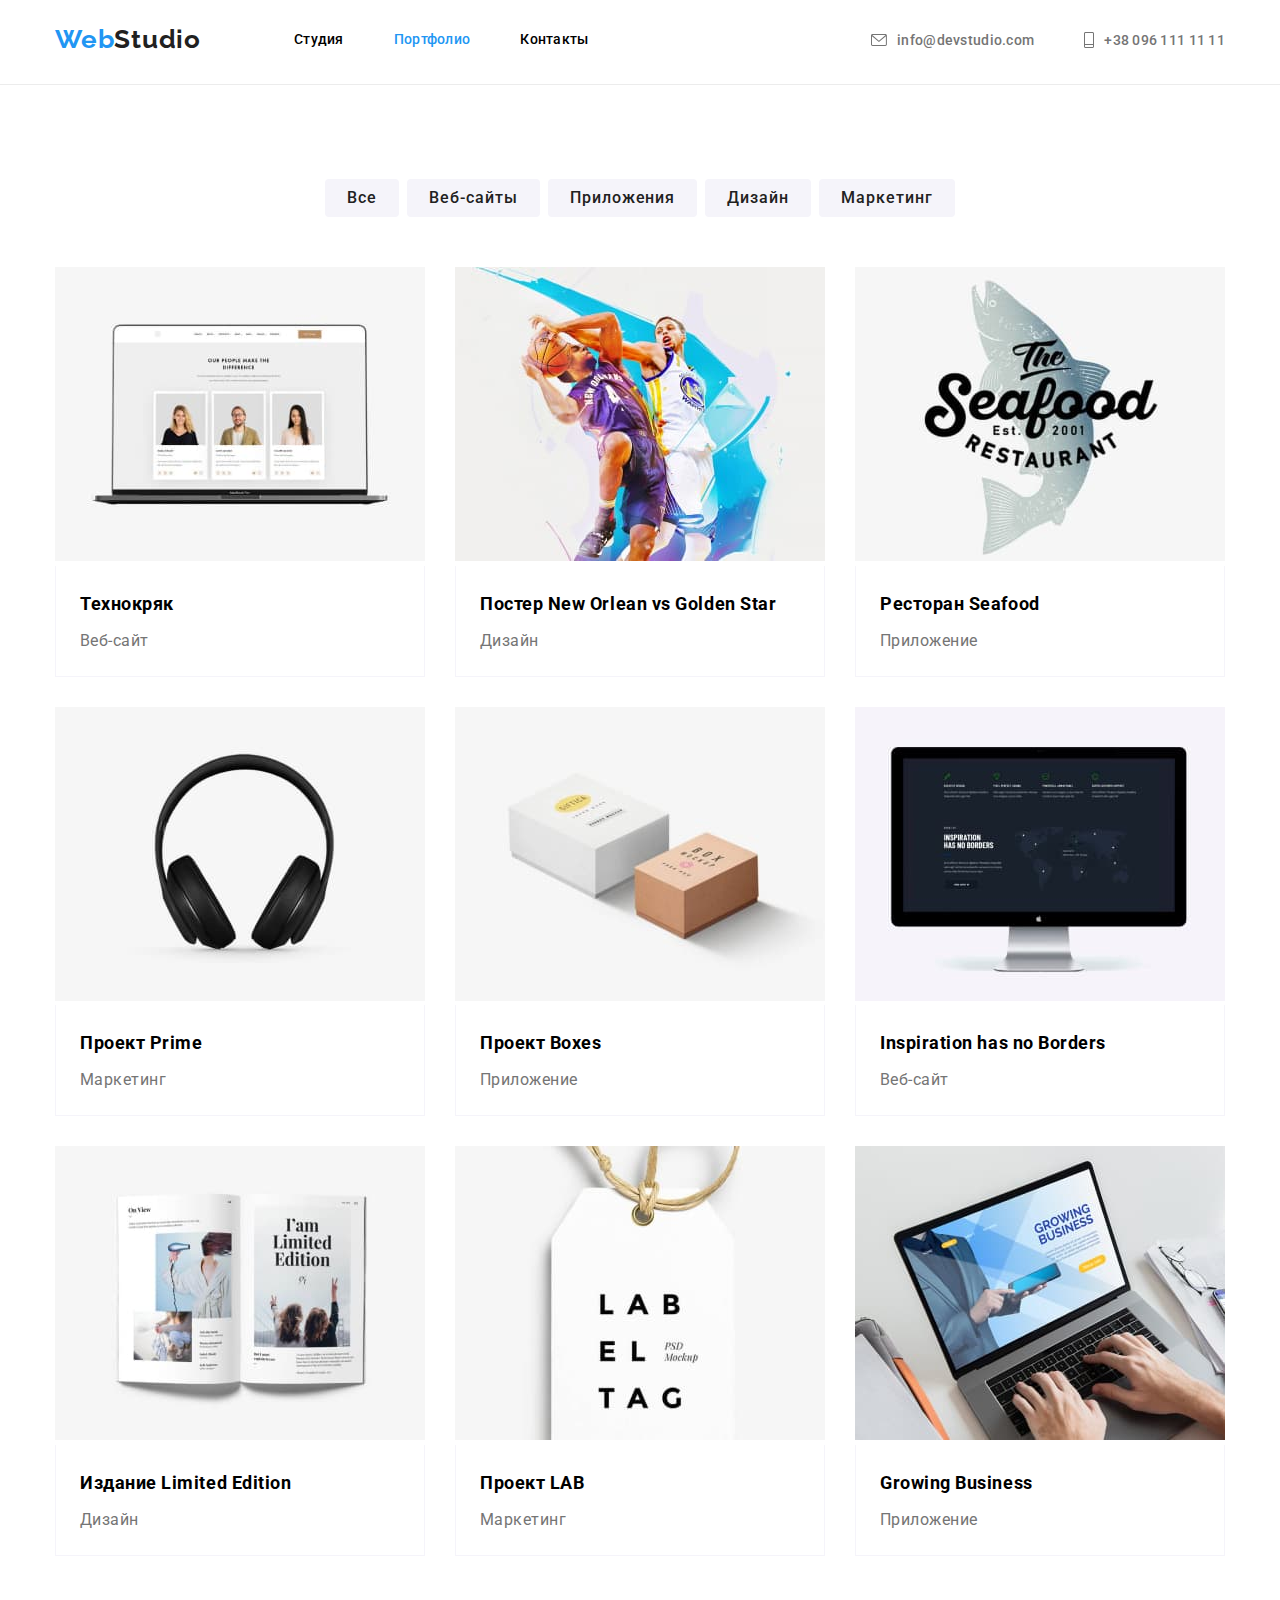
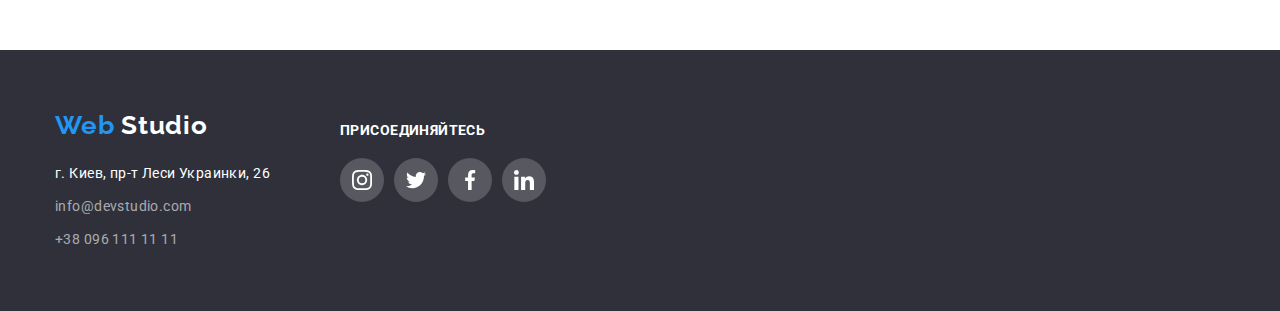
==== commit 2a31e6c1: "update" ====
--- a/portfolio.html
+++ b/portfolio.html
@@ -23,7 +23,7 @@
   <body>
     <!-- ----------------------------------------------- -->
     <!-- Header -->
-    <header>
+    <header class="line">
       <div class="container">
         <div class="header-box">
           <div class="header-box-1">
--- a/css/style.css
+++ b/css/style.css
@@ -66,7 +66,7 @@
 body {
   font-family: var(--font-main);
   color: var(--font-main);
-  width: 1600px;
+  /* width: 1600px; */
 }
 
 /* ----------HEADER---------- */
@@ -124,6 +124,8 @@
   gap: 50px;
 }
 .header-text-2 {
+  display: inline-flex;
+  align-items: center;
   font-weight: 500;
   font-size: 14px;
   line-height: calc(16 / 14);
@@ -141,7 +143,6 @@
   display: inline-block;
   content: "";
   fill: currentColor;
-  align-items: center;
   margin: 0 10px 0 0;
 }
 .mail-icon {
@@ -156,12 +157,13 @@
 /* ----------MAIN---------- */
 
 .hero { 
-  background-color: #88898D;
-  /* width: 1600px; */
-  background-image: url(../images/hero.jpg);
+  background-color: #C4C4C4;
+  max-width: 1600px;
+  background-image: linear-gradient(to right, rgba(47, 48, 58, 0.4),rgba(47, 48, 58, 0.4)), url(../images/hero.jpg);
   background-repeat: no-repeat;
   background-position: center ;
   padding: 200px 0 200px 0;
+  margin: 0 auto;
 }
 .hero-text {
   width: 696px;
@@ -305,28 +307,27 @@
 }
 .social-link {
   padding: 12px;
-  display: block;
-  align-items: center;
-  align-content: center;
+  display: flex;
+  justify-content: center;
+  align-items: center;
   width: 44px;
   height: 44px;
   border: none;
   border-radius: 50%;
-  background-color: #ffffff;
   transition: .2s;
-} 
+}
 .social-icon {
-  margin: auto;
+  display: flex;
+  justify-content: center;
+  align-items: center;
   width: 20px;
   height: 20px;
   fill: #AFB1B8;
 }
 .social-link:hover,
-.social-link:focus,
-.social-icon:hover,
-.social-icon:focus {
+.social-link:focus {
   background-color: #2196F3;
-  fill: #ffffff; 
+  fill: #ffffff;
 }
 .regular {
   padding-top: 94px;
@@ -346,10 +347,9 @@
   gap: 30px;
 }
 .regular-link {
-  padding: 16px 32px 16px 32px;
-  display: block;
-  align-items: center;
-  align-content: center;
+  display: flex;
+  align-items: center;
+  justify-content: center;
   width: 170px;
   height: 92px;
   border: 1px solid #AFB1B8;
@@ -367,10 +367,6 @@
 .regular-link:focus {
   border: 1px solid #2196F3;
   border-radius: 4px;
-}
-.regular-icon:hover,
-.regular-icon:focus {
-  fill: #2196F3;
 }
 
 /* ----------FOOTER---------- */
@@ -479,10 +475,11 @@
   line-height: calc(26 / 16);
   letter-spacing: 0.06em;
   cursor: pointer;
-  margin: 0 8px;
+  margin: 0 4px;
   padding: 6px 22px;
   color: #212121;
   border-style: none;
+  border-radius: 4px;
   background-color: #F5F4FA;
   border: 2px solid inherit;
 }
@@ -490,7 +487,8 @@
 .btn-flr:focus {
   color: #FFFFFF;
   background-color: #2196f3;
-  box-shadow: 0px 3px 1px rgba(0, 0, 0, 0.1), 0px 1px 2px rgba(0, 0, 0, 0.08), 0px 2px 2px rgba(0, 0, 0, 0.12);
+  box-shadow: 0px 1px 1px rgba(0, 0, 0, 0.12), 0px 4px 4px rgba(0, 0, 0, 0.06), 1px 4px 6px rgba(0, 0, 0, 0.16);
+  /* box-shadow: 0px 3px 1px rgba(0, 0, 0, 0.1), 0px 1px 2px rgba(0, 0, 0, 0.08), 0px 2px 2px rgba(0, 0, 0, 0.12); */
   border-radius: 4px;
 }
 
--- a/css/style.css
+++ b/css/style.css
@@ -66,7 +66,7 @@
 body {
   font-family: var(--font-main);
   color: var(--font-main);
-  width: 1600px;
+  /* width: 1600px; */
 }
 
 /* ----------HEADER---------- */
@@ -124,6 +124,8 @@
   gap: 50px;
 }
 .header-text-2 {
+  display: inline-flex;
+  align-items: center;
   font-weight: 500;
   font-size: 14px;
   line-height: calc(16 / 14);
@@ -141,7 +143,6 @@
   display: inline-block;
   content: "";
   fill: currentColor;
-  align-items: center;
   margin: 0 10px 0 0;
 }
 .mail-icon {
@@ -156,12 +157,13 @@
 /* ----------MAIN---------- */
 
 .hero { 
-  background-color: #88898D;
-  /* width: 1600px; */
-  background-image: url(../images/hero.jpg);
+  background-color: #C4C4C4;
+  max-width: 1600px;
+  background-image: linear-gradient(to right, rgba(47, 48, 58, 0.4),rgba(47, 48, 58, 0.4)), url(../images/hero.jpg);
   background-repeat: no-repeat;
   background-position: center ;
   padding: 200px 0 200px 0;
+  margin: 0 auto;
 }
 .hero-text {
   width: 696px;
@@ -305,28 +307,27 @@
 }
 .social-link {
   padding: 12px;
-  display: block;
-  align-items: center;
-  align-content: center;
+  display: flex;
+  justify-content: center;
+  align-items: center;
   width: 44px;
   height: 44px;
   border: none;
   border-radius: 50%;
-  background-color: #ffffff;
   transition: .2s;
-} 
+}
 .social-icon {
-  margin: auto;
+  display: flex;
+  justify-content: center;
+  align-items: center;
   width: 20px;
   height: 20px;
   fill: #AFB1B8;
 }
 .social-link:hover,
-.social-link:focus,
-.social-icon:hover,
-.social-icon:focus {
+.social-link:focus {
   background-color: #2196F3;
-  fill: #ffffff; 
+  fill: #ffffff;
 }
 .regular {
   padding-top: 94px;
@@ -346,10 +347,9 @@
   gap: 30px;
 }
 .regular-link {
-  padding: 16px 32px 16px 32px;
-  display: block;
-  align-items: center;
-  align-content: center;
+  display: flex;
+  align-items: center;
+  justify-content: center;
   width: 170px;
   height: 92px;
   border: 1px solid #AFB1B8;
@@ -367,10 +367,6 @@
 .regular-link:focus {
   border: 1px solid #2196F3;
   border-radius: 4px;
-}
-.regular-icon:hover,
-.regular-icon:focus {
-  fill: #2196F3;
 }
 
 /* ----------FOOTER---------- */
@@ -479,10 +475,11 @@
   line-height: calc(26 / 16);
   letter-spacing: 0.06em;
   cursor: pointer;
-  margin: 0 8px;
+  margin: 0 4px;
   padding: 6px 22px;
   color: #212121;
   border-style: none;
+  border-radius: 4px;
   background-color: #F5F4FA;
   border: 2px solid inherit;
 }
@@ -490,7 +487,8 @@
 .btn-flr:focus {
   color: #FFFFFF;
   background-color: #2196f3;
-  box-shadow: 0px 3px 1px rgba(0, 0, 0, 0.1), 0px 1px 2px rgba(0, 0, 0, 0.08), 0px 2px 2px rgba(0, 0, 0, 0.12);
+  box-shadow: 0px 1px 1px rgba(0, 0, 0, 0.12), 0px 4px 4px rgba(0, 0, 0, 0.06), 1px 4px 6px rgba(0, 0, 0, 0.16);
+  /* box-shadow: 0px 3px 1px rgba(0, 0, 0, 0.1), 0px 1px 2px rgba(0, 0, 0, 0.08), 0px 2px 2px rgba(0, 0, 0, 0.12); */
   border-radius: 4px;
 }
 
